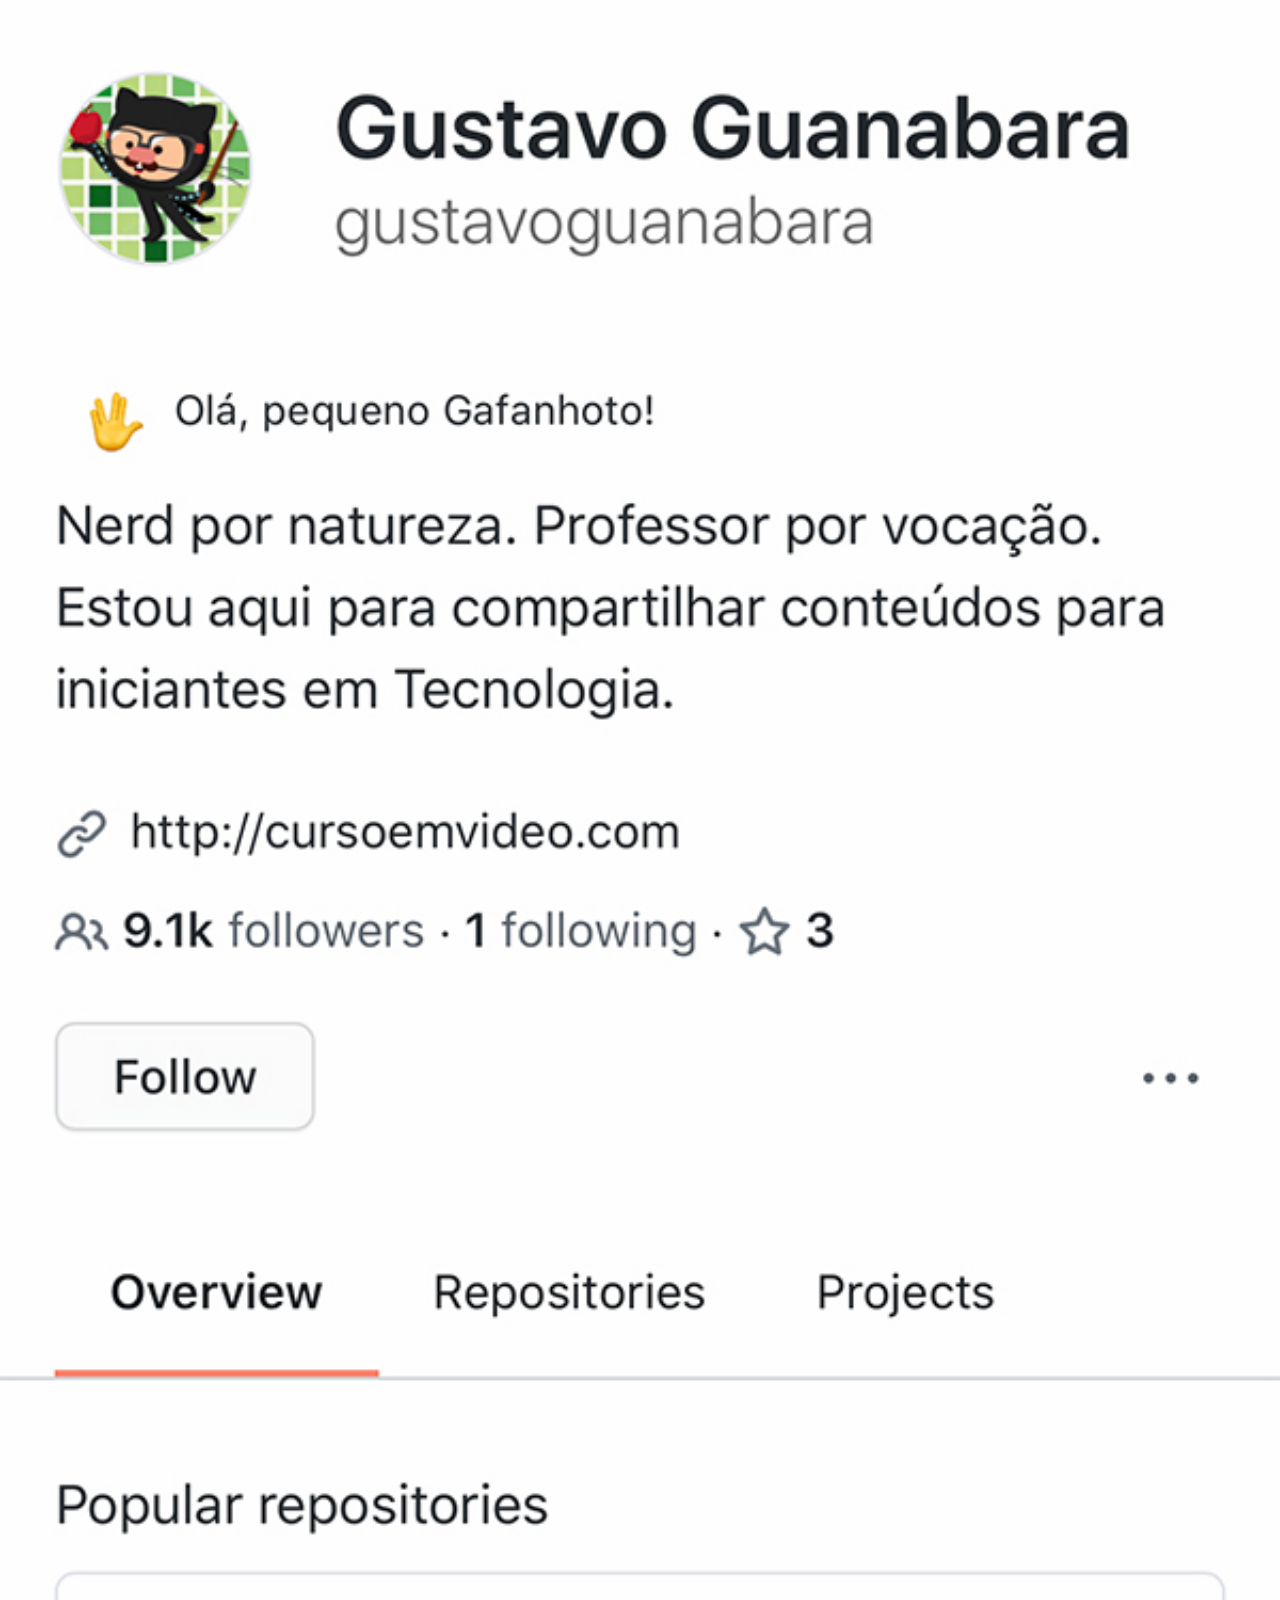
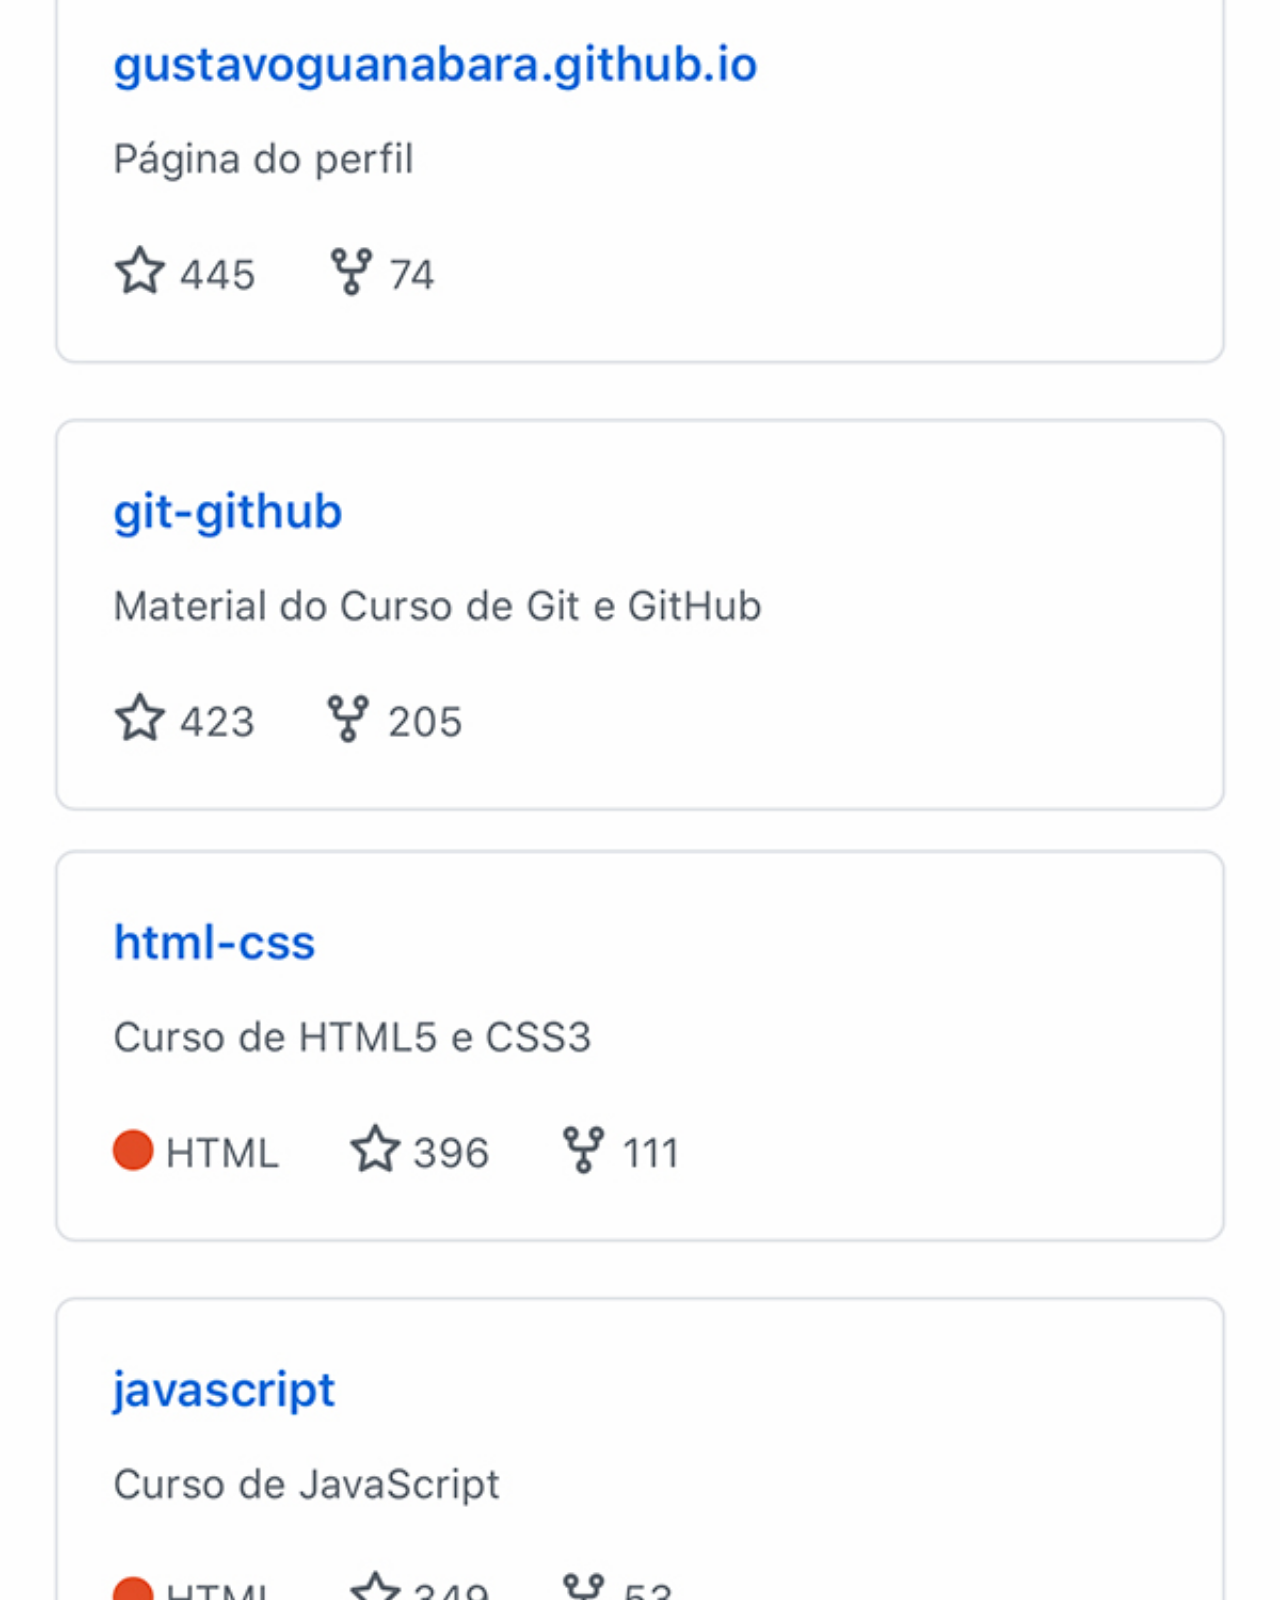
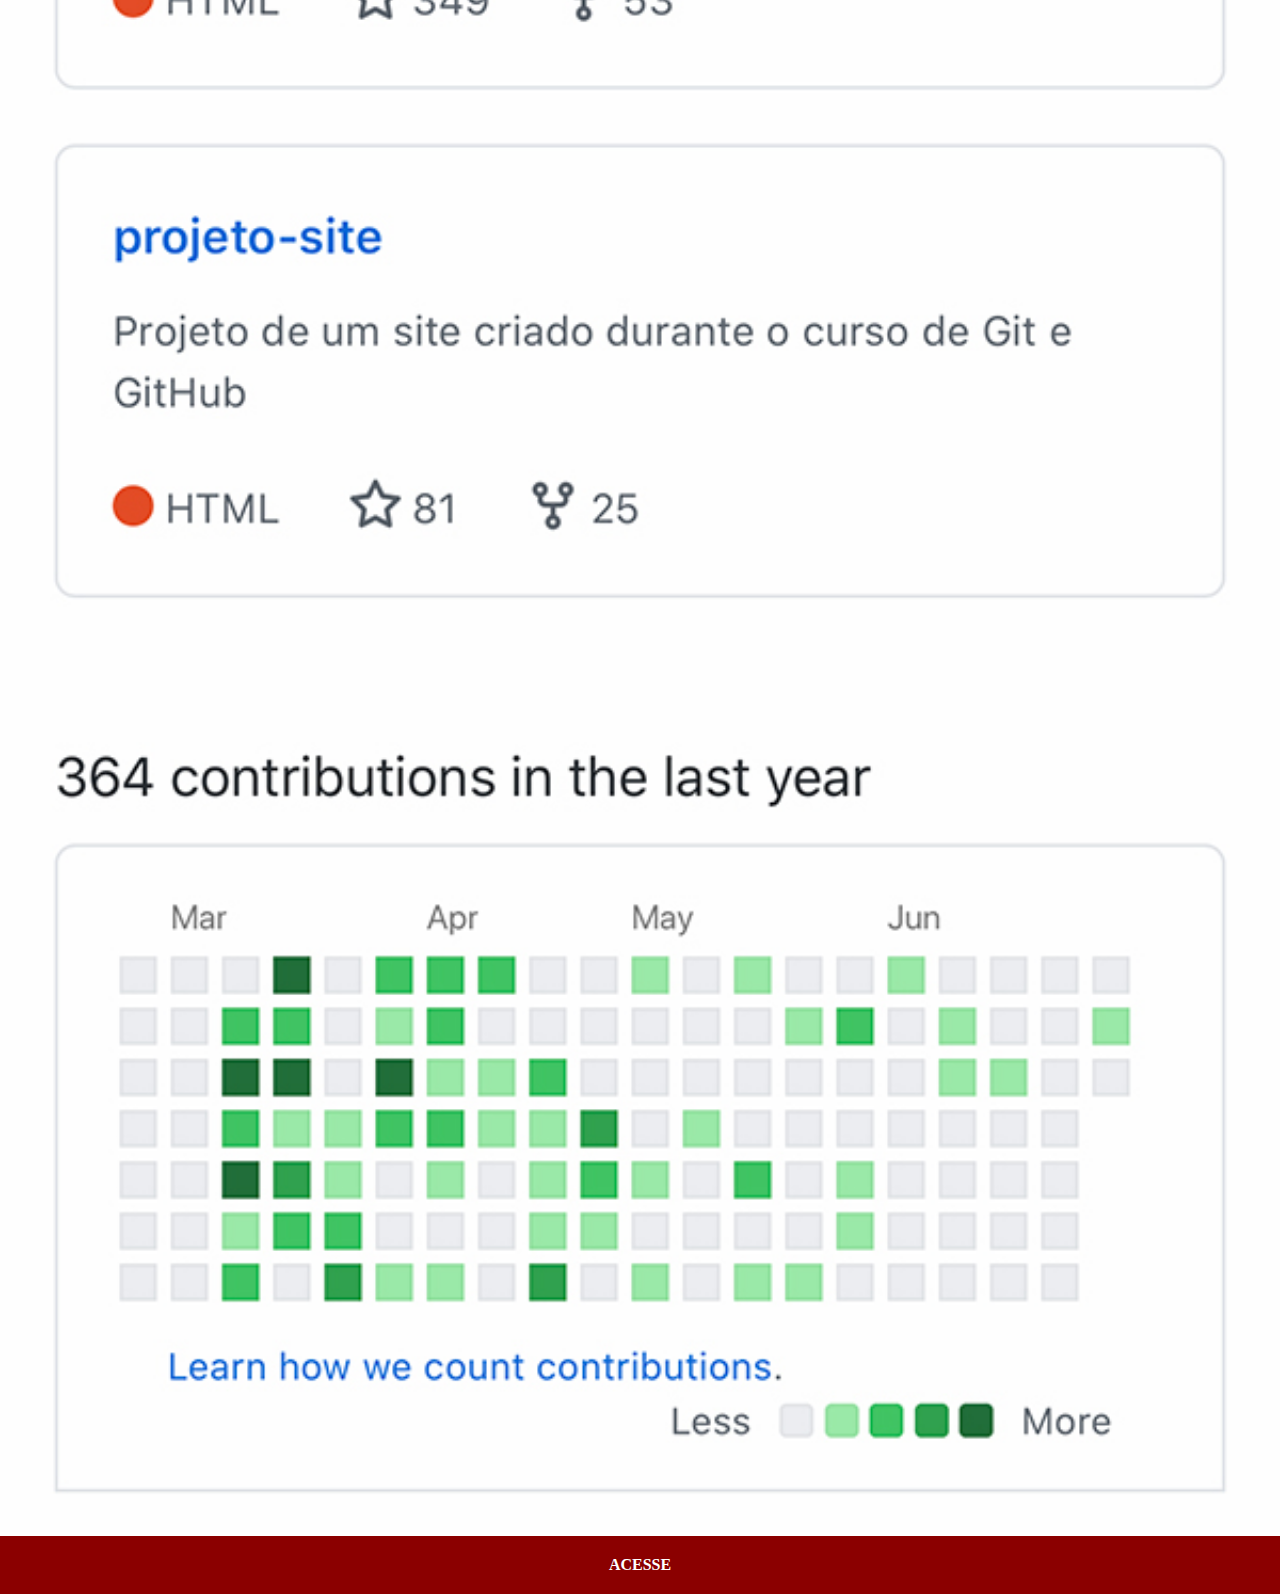
==== github.html @ e9f36d12 "criação das paginas, com imagens do Gustavo" ====
<!DOCTYPE html>
<html lang="en">
<head>
    <meta charset="UTF-8">
    <meta http-equiv="X-UA-Compatible" content="IE=edge">
    <meta name="viewport" content="width=device-width, initial-scale=1.0">
    <title>GitHub</title>
    <link rel="stylesheet" href="stilos/social.css">
</head>
<body>
    <img src="imagens/tela-github.jpg" alt="GitHub">
    <a href="#" target="_blank">ACESSE</a>
</body>
</html>
---- stilos/social.css ----
*{
    margin: 0px;
    padding: 0px;
}
::-webkit-scrollbar{
    width: 0px;
    height: 0px;
}
img{
    width: 100vw;
}
a{
    display: block;
    background-color: darkred;
    color: white;
    padding: 20px;
    text-align: center;
    font-weight: bolder;
    text-decoration: none;
}
a:hover{
    background-color: red;
}
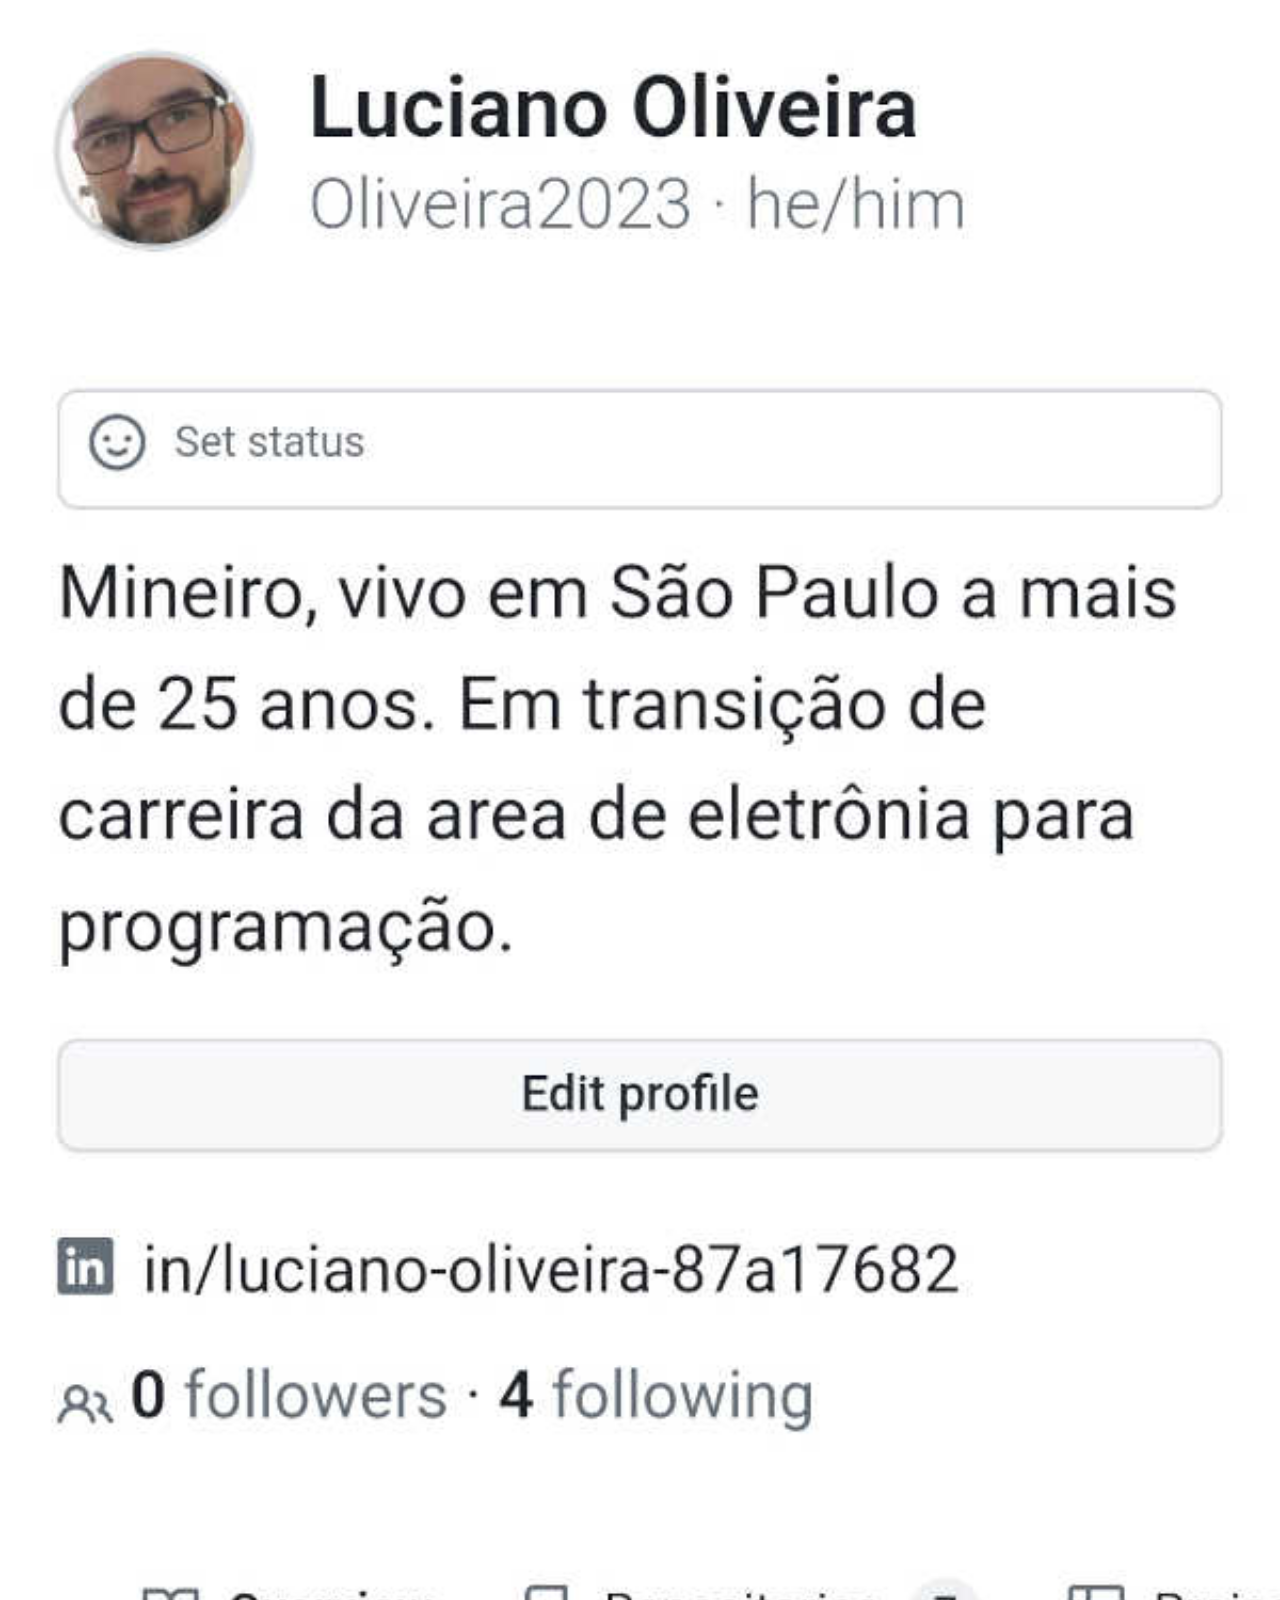
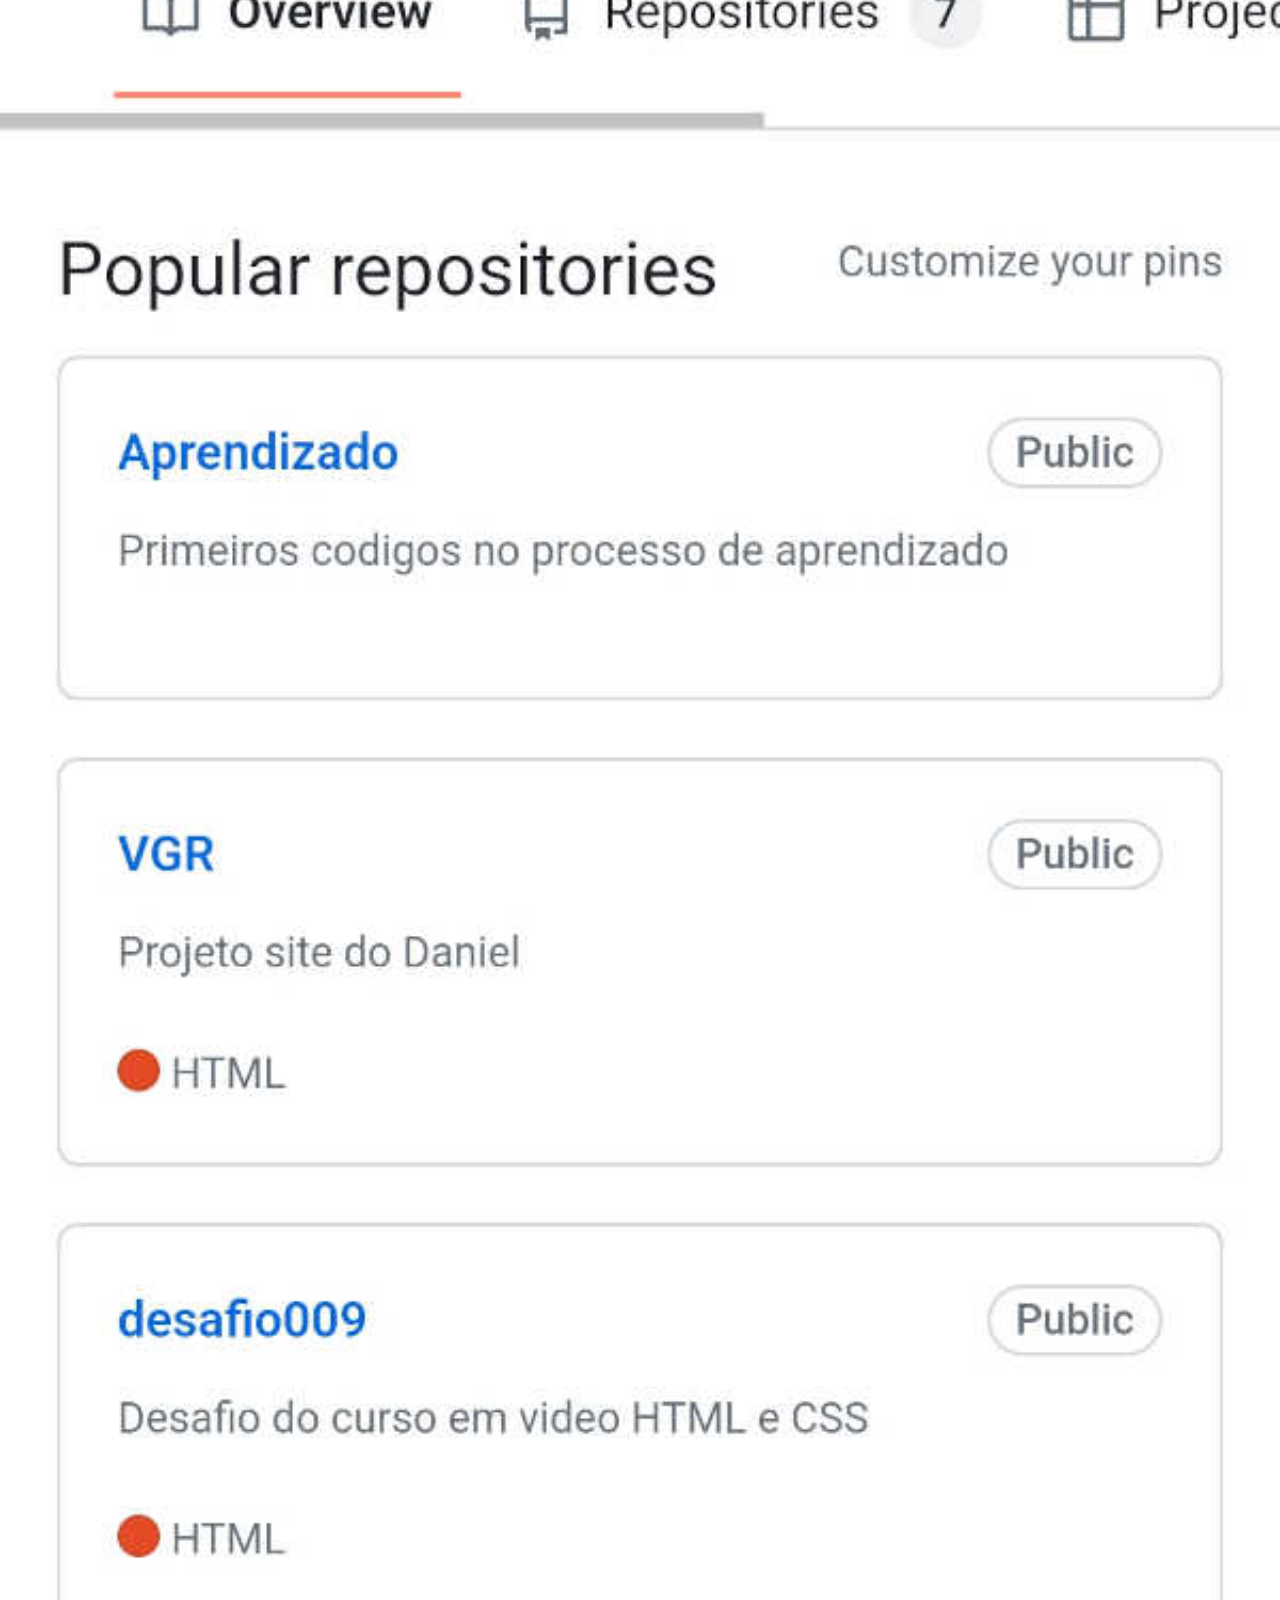
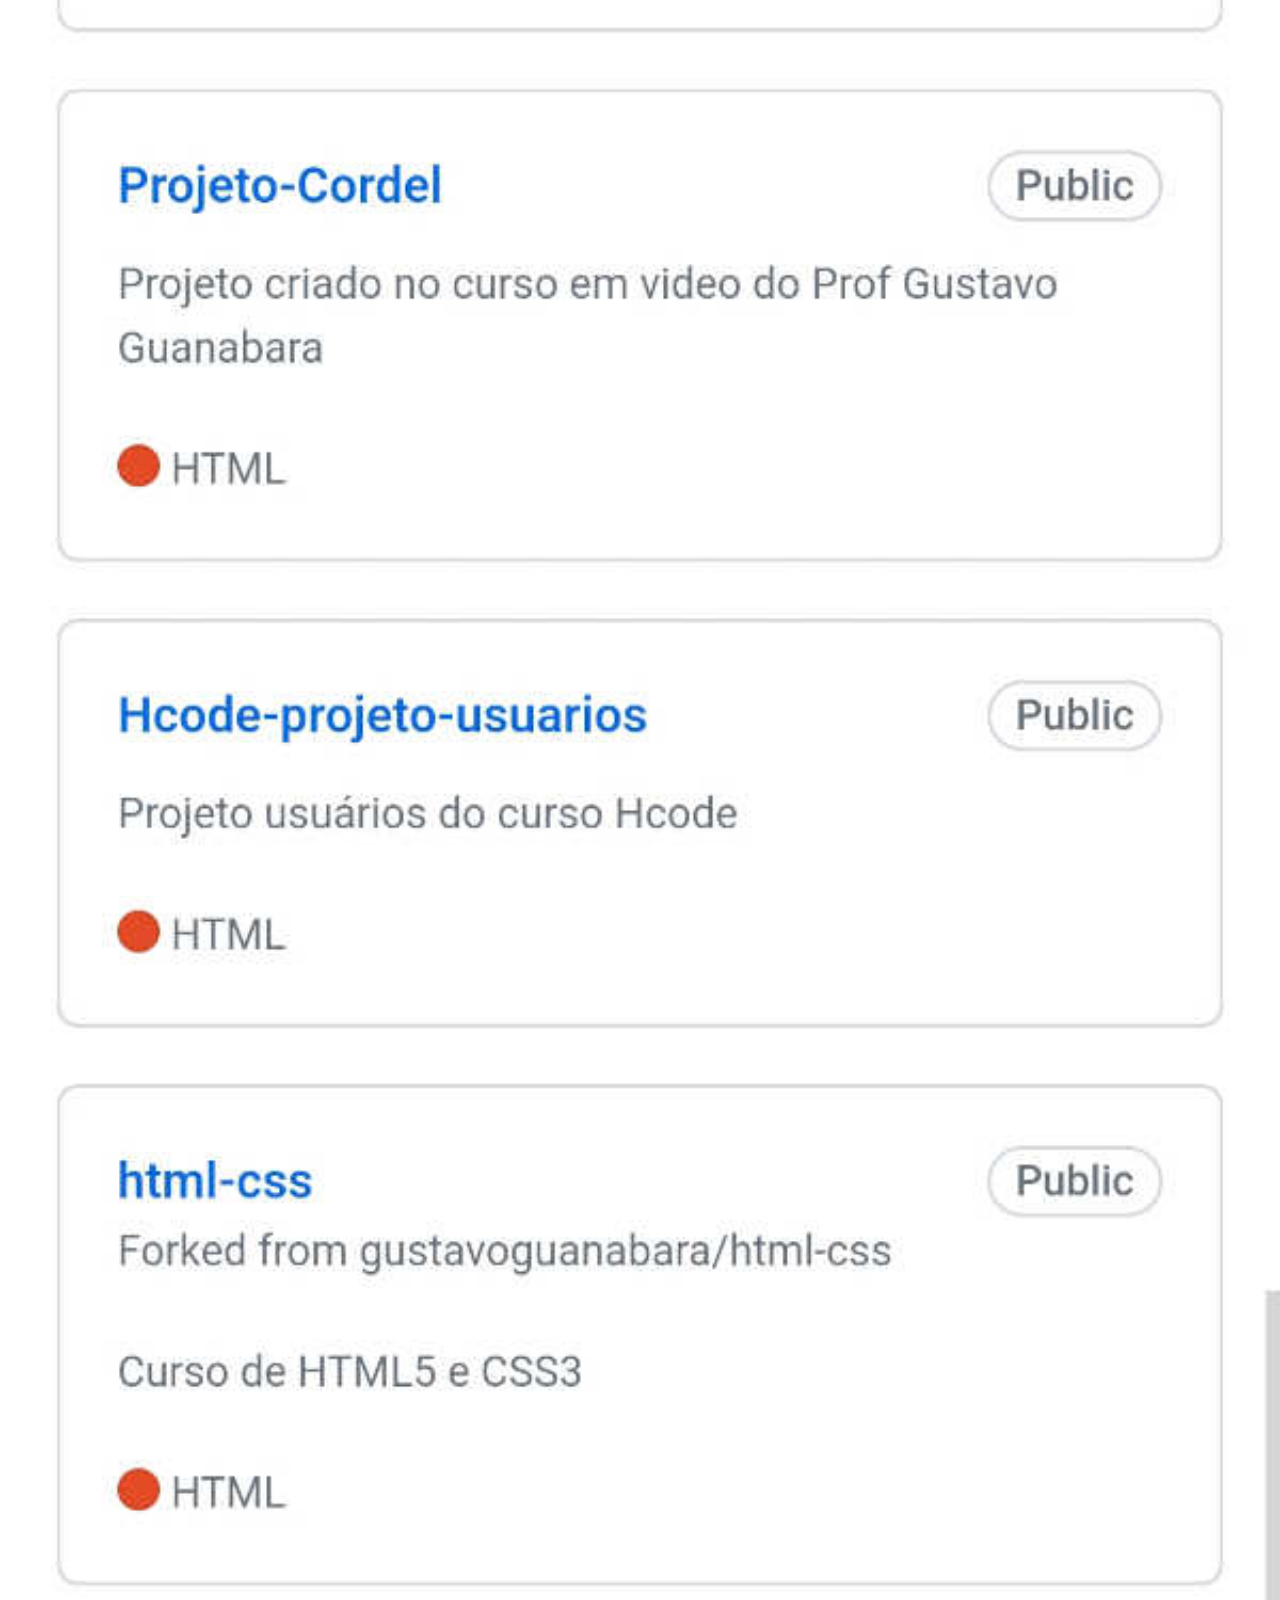
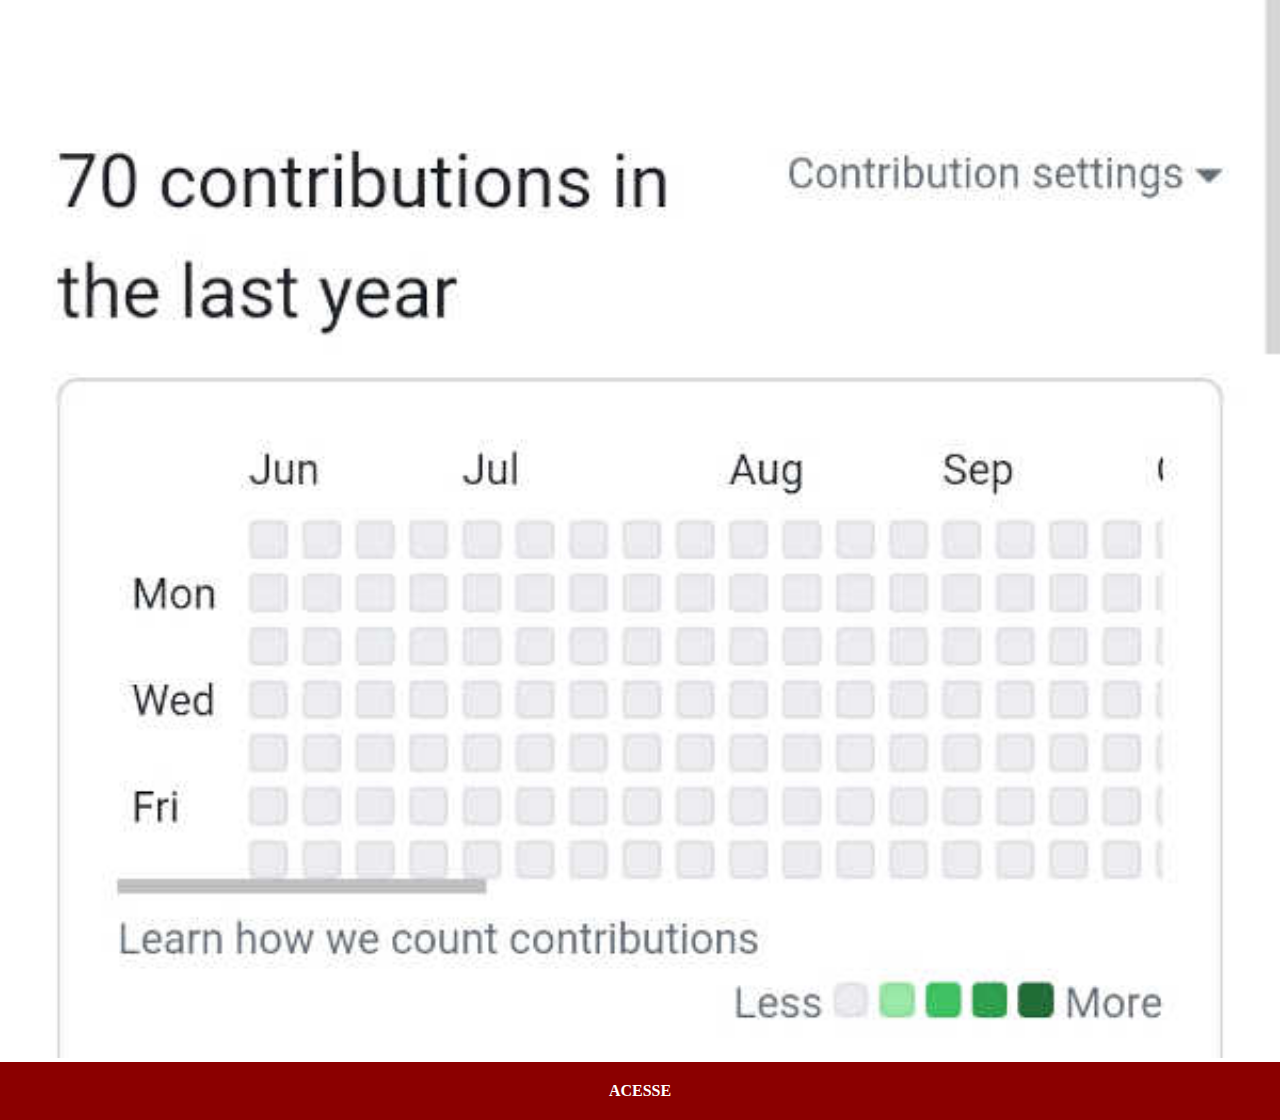
==== commit eb7fcdd2: "atualização minhas imagens" ====
--- a/github.html
+++ b/github.html
@@ -8,7 +8,7 @@
     <link rel="stylesheet" href="stilos/social.css">
 </head>
 <body>
-    <img src="imagens/tela-github.jpg" alt="GitHub">
-    <a href="#" target="_blank">ACESSE</a>
+    <img src="imagens/tela-githubE.jpg" alt="GitHub">
+    <a href="https://github.com/Oliveira2023" target="_blank">ACESSE</a>
 </body>
 </html>